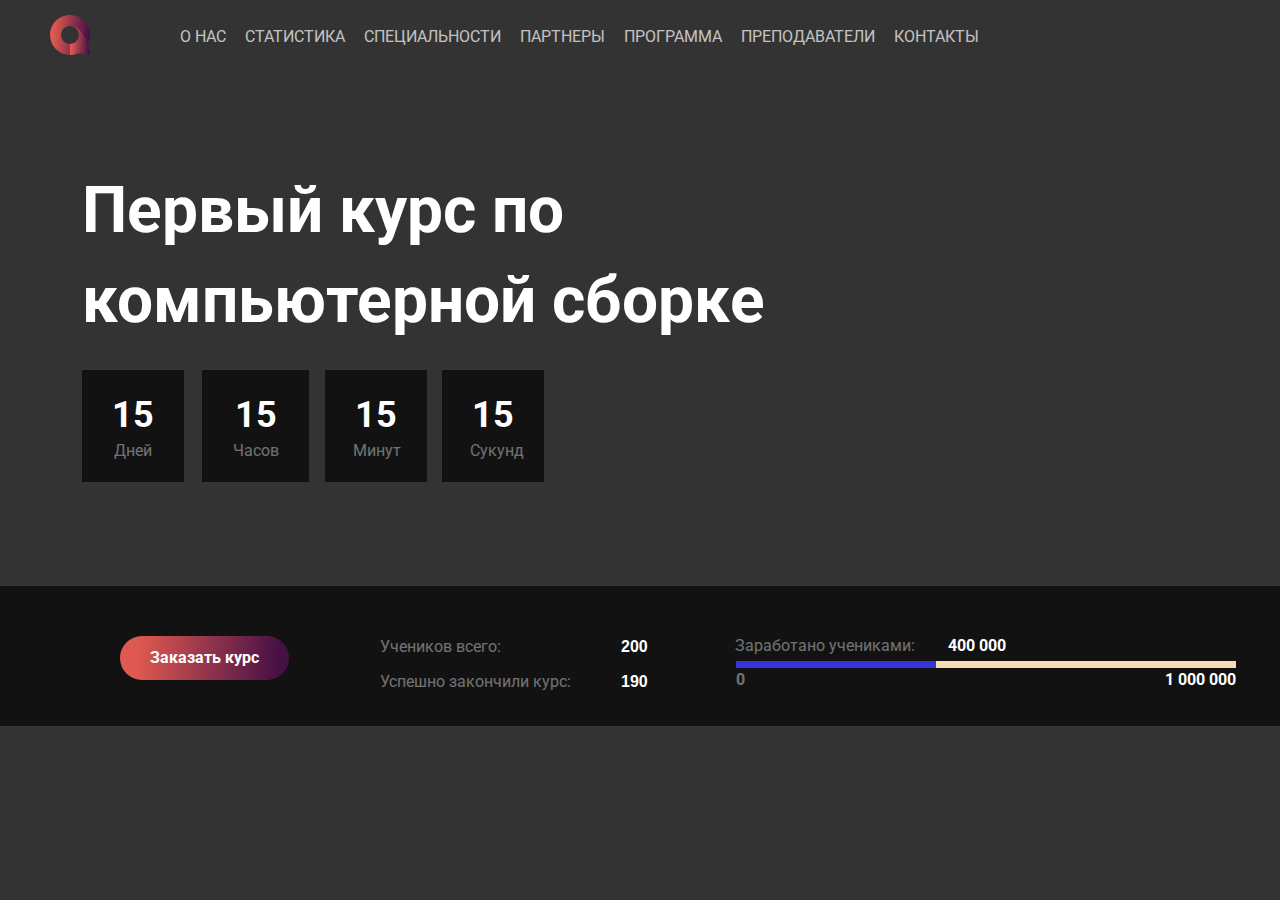
==== FigmaGamers/index.html @ 971aa468 "new2" ====
<!DOCTYPE html>
<html lang="en">
<head>
    <link href="index.css" rel="stylesheet">
    <title>GameClub</title>
</head>
<body>
    <header>
        <div class="links">

                <svg class="img_logo" width="40" height="40">
                    <g clip-path="url(#clip0_10103:6)">
                    <path d="M39.9023 37.3864L38.2047 31.3961C37.8701 30.2157 37.9309 28.9531 38.4116 27.8244C39.5251 25.2111 40.097 22.3149 39.9875 19.2726C39.6103 8.70976 30.9276 0.19135 20.3617 0.00272783C9.0292 -0.198063 -0.198063 9.0292 0.00272783 20.3617C0.19135 30.9276 8.70976 39.6103 19.2695 39.9875C21.9285 40.0818 24.4749 39.6559 26.8205 38.8041C28.6885 38.1256 30.7177 38.01 32.6282 38.5546L37.3803 39.9054C38.9166 40.3435 40.3374 38.9227 39.9023 37.3864ZM11.0645 19.9997C11.0645 15.0651 15.0651 11.0645 19.9997 11.0645C24.9343 11.0645 28.9349 15.0651 28.9349 19.9997C28.9349 24.9343 24.9343 28.9349 19.9997 28.9349C15.0651 28.9349 11.0645 24.9343 11.0645 19.9997Z" fill="url(#paint0_linear_10103:6)"/>
                    <path d="M37.8917 29.0203C37.8917 29.0203 37.8217 28.7982 37.6848 28.4027C36.62 25.3848 31.442 12.3181 21.2047 11.1499C25.5704 11.7371 28.9352 15.476 28.9352 19.9999C28.9352 24.9345 24.9346 28.9351 20 28.9351V39.9969C22.3943 39.9969 24.6912 39.5801 26.8208 38.8073C28.6888 38.1289 30.718 38.0133 32.6285 38.5579L37.3806 39.9086C38.917 40.3437 40.3377 38.926 39.9027 37.3866L38.2051 31.3963C38.0043 30.6936 37.9495 29.9573 38.0377 29.2424L37.8917 29.0203Z" fill="url(#paint1_linear_10103:6)"/>
                    </g>
                    <defs>
                    <linearGradient id="paint0_linear_10103:6" x1="4.85174" y1="-0.000474682" x2="40.3752" y2="2.96995" gradientUnits="userSpaceOnUse">
                    <stop stop-color="#DF5950"/>
                    <stop offset="1" stop-color="#451046"/>
                    </linearGradient>
                    <linearGradient id="paint1_linear_10103:6" x1="22.4239" y1="11.1499" x2="40.2336" y2="12.1815" gradientUnits="userSpaceOnUse">
                    <stop stop-color="#DF5950"/>
                    <stop offset="1" stop-color="#451046"/>
                    </linearGradient>
                    <clipPath id="clip0_10103:6">
                    <rect width="40" height="40" fill="white"/>
                    </clipPath>
                    </defs>
                    </svg>

                        <nav class="nav">
                            <a class="a_header" href="#">о нас</a>
                            <a class="a_header" href="#">статистика</a>
                            <a class="a_header" href="#">специальности</a>
                            <a class="a_header" href="#">партнеры</a>
                            <a class="a_header" href="#">программа</a>
                            <a class="a_header" href="#">преподаватели</a>
                            <a class="a_header" href="#">контакты</a>
                        </nav>
        </div>

        <div class="main_logo_text">
            <p>
                Первый курс 
                по компьютерной сборке
            </p>
        </div>

        <div class="date_header">
                <div class="date1">
                    <p class="number">
                        15
                    </p>
                    <p class="under_date">
                        Дней
                    </p>
                </div>
                <div class="date2">
                    <p class="number">
                        15
                    </p>
                    <p class="under_date">
                        Часов
                    </p>
                </div>
                <div class="date3">
                    <p class="number">
                        15
                    </p>
                    <p class="under_date">
                        Минут
                    </p>
                </div>
                <div class="date4">
                    <p class="number">
                        15
                    </p>
                    <p class="under_date">
                        Сукунд
                    </p>
                </div>

        </div>

        <div class="under_header">
            <button type="button" class="buy_cours">Заказать курс</button>
                <div class="contestants">
                    <div class="contestants_block">
                        <div class="contestants_line1">
                            Учеников всего:
                        </div>
                        <div class="contestants_line2">
                            Успешно закончили курс:
                        </div>
                    </div>
                    <div class="contestants_block">
                        <div class="number_line1">
                            200
                        </div>
                        <div class="number_line2">
                            190
                        </div>
                    </div>
                 </div>

                 <div class="money_line">

                     <div class="earn_of_contestnts">
                         Заработано учениками:
                     </div>
                     <div class="number_earn_of_contestnts">
                         400 000
                     </div>

                     <div class="line_of_money">
                         <div class="line_of_money_with_color"></div>
                        <span class="under_money_line">0</span> 
                        <span class="under_money_line2">1 000 000</span>
                     </div>

                 </div>
        </div>
    </header>
    
</body>
</html>
---- FigmaGamers/index.css ----
@import url('https://fonts.googleapis.com/css2?family=Roboto:ital,wght@0,100;0,300;0,400;0,500;0,700;1,100;1,300;1,400;1,500;1,700&display=swap');

*:where(:not(iframe, canvas, img, svg, video):not(svg *, symbol *)) {
   all: unset;
   display: revert;
}

/* Preferred box-sizing value */
*,
*::before,
*::after {
   box-sizing: border-box;
}

/* Remove list styles (bullets/numbers) */
ol, ul {
   list-style: none;
}

/* For images to not be able to exceed their container */
img {
   max-width: 100%;
}

/* removes spacing between cells in tables */
table {
   border-collapse: collapse;
}

/* revert the 'white-space' property for textarea elements on Safari */
textarea {
   white-space: revert;
}





body{
    background-color: #333333;
}

header{
    background-image: url(main-screen__bgc.png);
    background-size: contain;
    background-repeat: no-repeat;
    max-width: 100%;
	height: 750px;
    margin-top: 0px;
}

.link{
    display: flex;
   
}

.nav{
    margin-left: 165px;
    stroke-width: 5px;
    cursor: pointer;
    text-transform: uppercase;
    font-family: Roboto;
    font-style: normal;
    font-weight: normal;
    font-size: 16px;
    color: white;
    margin-top: -32px;
    
    
}

.a_header{
    margin-left: 15px;
    opacity: 0.7;
    transition: 0.2s linear;
}

.a_header:hover{
    opacity: 1;
    border-bottom: 1px solid rgb(255, 255, 255);
}

.img_logo{
    margin-left: 50px;
    margin-top: 15px;
    
}

.main_logo_text{
    width: 920px;
    height: 180px;
    margin-left: 82px;
    margin-top: 120px;
    font-family: Roboto;
    font-style: normal;
    font-weight: bold;
    font-size: 64px;
    line-height: 140%;
    color: white;
}

.date1, .date2, .date3, .date4{
    display: flex;
    flex-direction: column;
    justify-content: center;
    align-items: center;
    padding: 20px 30px;
    position: absolute;
    width: 102px;
    height: 112px;
    left: 82px;
    top: 370px;
    background: #121212;
    height: 112px;
    left: 82px;
    top: 370px;
}

.date2{
    width: 107px;
    height: 112px;
    left: 202px;         
}

.date3{
    width: 102px;
    height: 112px;
    left: 325px;
}

.date4{
    width: 102px;
    height: 112px;
    left: 442px;
}

.number{
    position: static;
    width: 42px;
    height: 50px;
    left: 32.5px;
    top: 21px;
    font-family: Roboto;
    font-style: normal;
    font-weight: bold;
    font-size: 36px;
    line-height: 140%;
    color: #FFFFFF;
    flex: none;
    order: 0;
    flex-grow: 0;
    margin: 0px 0px;
}

.under_date{
    position: static;
    width: 47px;
    height: 22px;
    left: 20px;
    top: 70px;
    font-family: Roboto;
    font-style: normal;
    font-weight: normal;
    font-size: 16px;
    line-height: 140%;
    text-align: center;
    color: #FFFFFF;  
    opacity: 0.4;
    flex: none;
    order: 1;
    flex-grow: 0;
    margin: 0px 0px;
}

.under_header{
    background-color: #121212;
    width: 100%;
    height: 140px;
    margin-top: 240px;
    color: white;
    
}


.buy_cours{
    font-family: Roboto, sans-serif;
    font-style: normal;
    font-weight: bold;
    font-size: 16px;
    line-height: 150%;

    cursor: pointer;
    display: flex;
    flex-direction: row;
    justify-content: center;
    align-items: center;
    padding: 10px 30px;
    position: absolute;
    width: 169px;
    height: 44px;
    margin-left: 120px;
    margin-top: 50px;
    background: linear-gradient(94.78deg, #DF5950 11.19%, #451046 93.72%);
    border-radius: 50px;

    transition:  0.2s ease-in;
    /* transition doen't work*/
}

.buy_cours:hover{
    background: linear-gradient(94.78deg, #df5a50b9 11.19%, #451046b6 93.72%);

}

.contestants{
    display: flex;
    margin-left: 330px;
    width: 350px;
    padding-top: 49px;
   


}

.contestants_line1{
    margin-bottom: 11px;

}

.contestants_block{
    margin-bottom: 150px;
    margin-left: 50px; /*50*/
}

.number_line1{
    margin-bottom: 11px;

}
.contestants_line1, .contestants_line2{
    font-family: Roboto, sans-serif;
    font-style: normal;
    font-weight: normal;
    font-size: 16px;
    color: #FFFFFF;
    opacity: 0.4;
    line-height: 150%;
}

.number_line1, .number_line2{
    font-family: Robot, sans-serif;
    font-style: normal;
    font-weight: bold;
    font-size: 16px;
    line-height: 150%;
}

.money_line{
    display: flex;
    margin-left: 735px;
    margin-top: -210px;
    width: 605px;

}

.earn_of_contestnts{
    left: 894px;
    top: 865px;
    font-family: Roboto;
    font-style: normal;
    font-weight: normal;
    font-size: 16px;
    line-height: 150%;
    color: #FFFFFF;
    opacity: .4;
}

.number_earn_of_contestnts{
    margin-left: 33px;
    font-family: Roboto;
    font-style: normal;
    font-weight: bold;
    font-size: 16px;
    line-height: 150%;
    color: #FFFFFF;
}

.line_of_money{
    margin-top: 27px;
    margin-left: -270px;
    background-color: wheat;
    width: 500px;
    height: 7px;
}

.line_of_money_with_color{
    width: 200px;
    height: 7px;
    background-color: linear-gradient(94.78deg, #DF5950 11.19%, #451046 93.72%);  /* не работает*/
    background-color: rgb(53, 53, 219);
}

.under_money_line{
    margin-top: 2px;
    font-family: Roboto;
    font-style: normal;
    font-weight: bold;
    font-size: 16px;
    line-height: 150%;
    color: #FFFFFF;
    opacity: .4;
}
.under_money_line2{
    margin-left: 416px;
    margin-top: 0px;
    font-family: Roboto;
    font-style: normal;
    font-weight: bold;
    font-size: 16px;
    line-height: 150%;
    color: #FFFFFF;
}
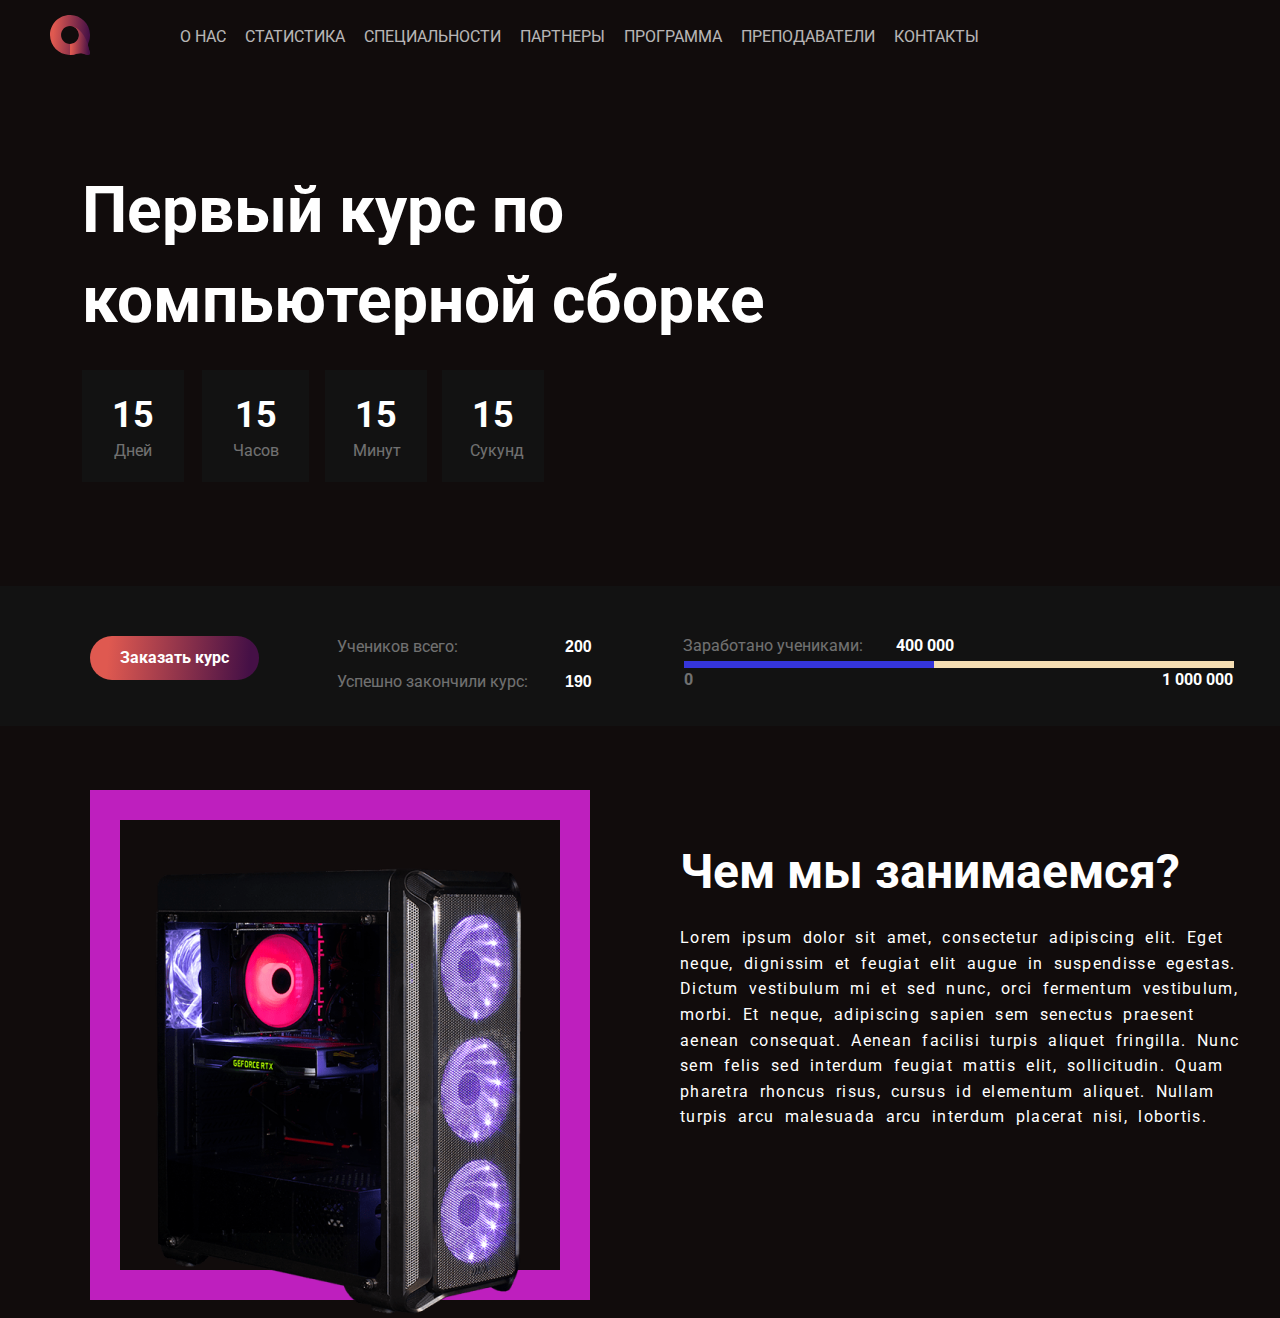
==== commit 66c86b56: "NewBlock" ====
--- a/FigmaGamers/index.html
+++ b/FigmaGamers/index.html
@@ -122,5 +122,17 @@
         </div>
     </header>
     
+    <div class="under_money_line_block">
+        <div class="square"></div>
+        <img class="computer" src="../FigmaGamers/img/computer.png" alt="computer">
+        <div class="computer_text">
+            <h1 class="computer_text_main">
+                Чем мы занимаемся?
+            </h1>
+            <p class="computer_text_second">
+                Lorem ipsum dolor sit amet, consectetur adipiscing elit. Eget neque, dignissim et feugiat elit augue in suspendisse egestas. Dictum vestibulum mi et sed nunc, orci fermentum vestibulum, morbi. Et neque, adipiscing sapien sem senectus praesent aenean consequat. Aenean facilisi turpis aliquet fringilla. Nunc sem felis sed interdum feugiat mattis elit, sollicitudin. Quam pharetra rhoncus risus, cursus id elementum aliquet. Nullam turpis arcu malesuada arcu interdum placerat nisi, lobortis. 
+            </p>
+        </div>
+    </div>
 </body>
 </html>--- a/FigmaGamers/index.css
+++ b/FigmaGamers/index.css
@@ -37,7 +37,7 @@
 
 
 body{
-    background-color: #333333;
+    background-color: #110c0c;
 }
 
 header{
@@ -198,7 +198,7 @@
     position: absolute;
     width: 169px;
     height: 44px;
-    margin-left: 120px;
+    margin-left: 90px;
     margin-top: 50px;
     background: linear-gradient(94.78deg, #DF5950 11.19%, #451046 93.72%);
     border-radius: 50px;
@@ -214,7 +214,7 @@
 
 .contestants{
     display: flex;
-    margin-left: 330px;
+    margin-left: 300px;
     width: 350px;
     padding-top: 49px;
    
@@ -229,7 +229,7 @@
 
 .contestants_block{
     margin-bottom: 150px;
-    margin-left: 50px; /*50*/
+    margin-left: 37px; /*50*/
 }
 
 .number_line1{
@@ -256,7 +256,7 @@
 
 .money_line{
     display: flex;
-    margin-left: 735px;
+    margin-left: 683px;
     margin-top: -210px;
     width: 605px;
 
@@ -288,12 +288,12 @@
     margin-top: 27px;
     margin-left: -270px;
     background-color: wheat;
-    width: 500px;
+    width: 550px;
     height: 7px;
 }
 
 .line_of_money_with_color{
-    width: 200px;
+    width: 250px;
     height: 7px;
     background-color: linear-gradient(94.78deg, #DF5950 11.19%, #451046 93.72%);  /* не работает*/
     background-color: rgb(53, 53, 219);
@@ -309,8 +309,9 @@
     color: #FFFFFF;
     opacity: .4;
 }
+
 .under_money_line2{
-    margin-left: 416px;
+    margin-left: 465px;
     margin-top: 0px;
     font-family: Roboto;
     font-style: normal;
@@ -318,4 +319,48 @@
     font-size: 16px;
     line-height: 150%;
     color: #FFFFFF;
+}
+
+.square{
+    margin-top: 40px;
+    margin-left: 90px;
+    width: 500px;
+    height: 510px;
+    background-color:   none;
+    border-radius: 0px;
+    border-width: 30px;
+    border-style: solid;
+    border-color: linear-gradient( rgba(200, 154, 252, 1), rgba(124, 106, 250, 1)); /*не рабоатет*/
+    border-color: rgb(190, 31, 190);
+}
+
+.computer{
+    margin-top: -450px;
+    margin-left: 115px;
+}
+
+.computer_text{
+    margin-left: 680px;
+    margin-top: -480px;
+    width: 650px;
+    font-family: Roboto;
+    font-style: normal;
+    font-weight: bold;
+    font-size: 48px;
+    line-height: 140%;
+    color: #FFFFFF;
+}
+
+.computer_text_second{
+    word-spacing: 5px;
+    letter-spacing: 1.3px;
+    width: 570px;
+    margin-left: 0px;
+    margin-top: 20px;
+    font-family: Roboto;
+    font-style: normal;
+    font-weight: normal;
+    font-size: 16px;
+    line-height: 160%;
+    color: #FFFFFF;
 }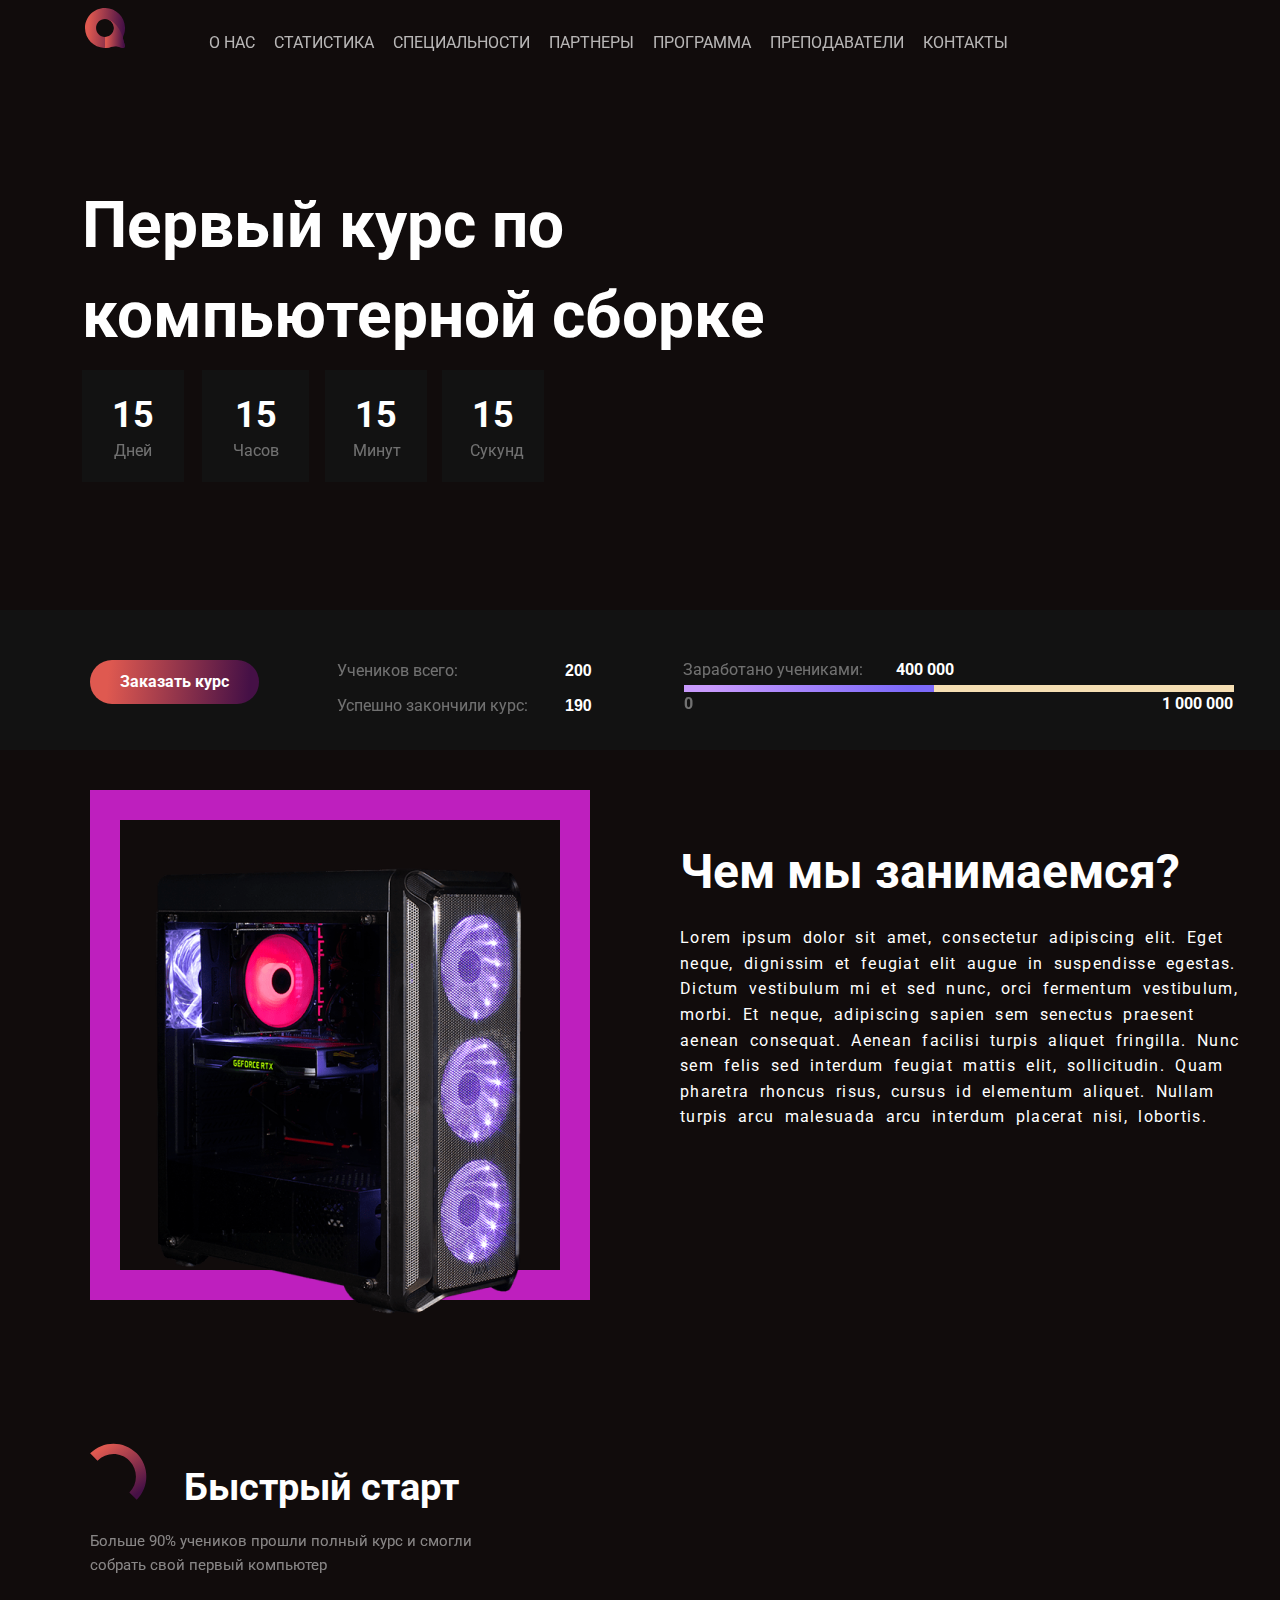
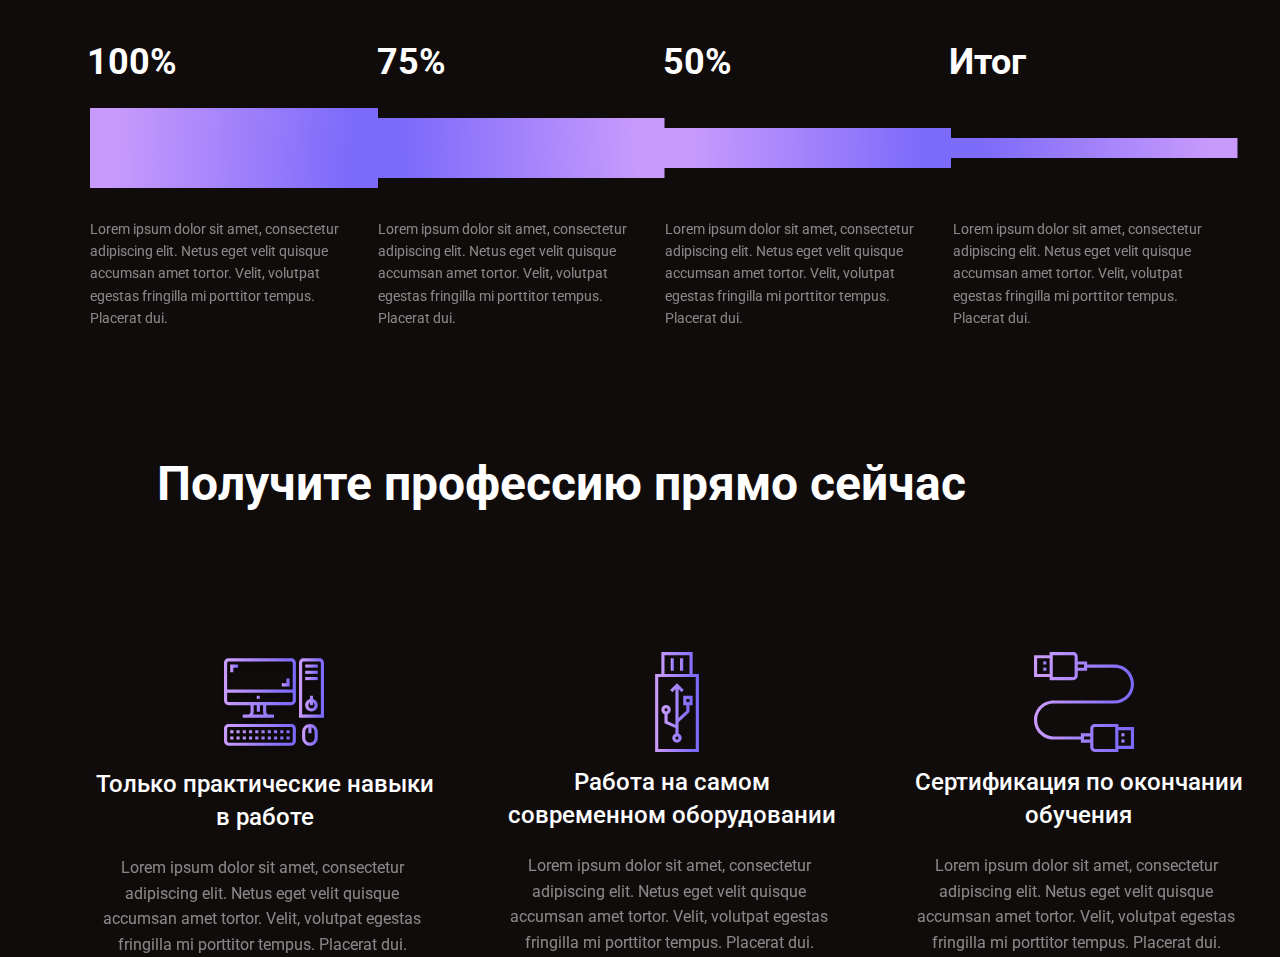
==== commit 55d4ca9c: "NewBlock" ====
--- a/FigmaGamers/index.html
+++ b/FigmaGamers/index.html
@@ -8,28 +8,28 @@
     <header>
         <div class="links">
 
-                <svg class="img_logo" width="40" height="40">
-                    <g clip-path="url(#clip0_10103:6)">
-                    <path d="M39.9023 37.3864L38.2047 31.3961C37.8701 30.2157 37.9309 28.9531 38.4116 27.8244C39.5251 25.2111 40.097 22.3149 39.9875 19.2726C39.6103 8.70976 30.9276 0.19135 20.3617 0.00272783C9.0292 -0.198063 -0.198063 9.0292 0.00272783 20.3617C0.19135 30.9276 8.70976 39.6103 19.2695 39.9875C21.9285 40.0818 24.4749 39.6559 26.8205 38.8041C28.6885 38.1256 30.7177 38.01 32.6282 38.5546L37.3803 39.9054C38.9166 40.3435 40.3374 38.9227 39.9023 37.3864ZM11.0645 19.9997C11.0645 15.0651 15.0651 11.0645 19.9997 11.0645C24.9343 11.0645 28.9349 15.0651 28.9349 19.9997C28.9349 24.9343 24.9343 28.9349 19.9997 28.9349C15.0651 28.9349 11.0645 24.9343 11.0645 19.9997Z" fill="url(#paint0_linear_10103:6)"/>
-                    <path d="M37.8917 29.0203C37.8917 29.0203 37.8217 28.7982 37.6848 28.4027C36.62 25.3848 31.442 12.3181 21.2047 11.1499C25.5704 11.7371 28.9352 15.476 28.9352 19.9999C28.9352 24.9345 24.9346 28.9351 20 28.9351V39.9969C22.3943 39.9969 24.6912 39.5801 26.8208 38.8073C28.6888 38.1289 30.718 38.0133 32.6285 38.5579L37.3806 39.9086C38.917 40.3437 40.3377 38.926 39.9027 37.3866L38.2051 31.3963C38.0043 30.6936 37.9495 29.9573 38.0377 29.2424L37.8917 29.0203Z" fill="url(#paint1_linear_10103:6)"/>
-                    </g>
-                    <defs>
-                    <linearGradient id="paint0_linear_10103:6" x1="4.85174" y1="-0.000474682" x2="40.3752" y2="2.96995" gradientUnits="userSpaceOnUse">
-                    <stop stop-color="#DF5950"/>
-                    <stop offset="1" stop-color="#451046"/>
-                    </linearGradient>
-                    <linearGradient id="paint1_linear_10103:6" x1="22.4239" y1="11.1499" x2="40.2336" y2="12.1815" gradientUnits="userSpaceOnUse">
-                    <stop stop-color="#DF5950"/>
-                    <stop offset="1" stop-color="#451046"/>
-                    </linearGradient>
-                    <clipPath id="clip0_10103:6">
-                    <rect width="40" height="40" fill="white"/>
-                    </clipPath>
-                    </defs>
-                    </svg>
-
-                        <nav class="nav">
-                            <a class="a_header" href="#">о нас</a>
+            
+            <nav class="nav">
+                            <svg class="img_logo" width="40" height="40">
+                                <g clip-path="url(#clip0_10103:6)">
+                                <path d="M39.9023 37.3864L38.2047 31.3961C37.8701 30.2157 37.9309 28.9531 38.4116 27.8244C39.5251 25.2111 40.097 22.3149 39.9875 19.2726C39.6103 8.70976 30.9276 0.19135 20.3617 0.00272783C9.0292 -0.198063 -0.198063 9.0292 0.00272783 20.3617C0.19135 30.9276 8.70976 39.6103 19.2695 39.9875C21.9285 40.0818 24.4749 39.6559 26.8205 38.8041C28.6885 38.1256 30.7177 38.01 32.6282 38.5546L37.3803 39.9054C38.9166 40.3435 40.3374 38.9227 39.9023 37.3864ZM11.0645 19.9997C11.0645 15.0651 15.0651 11.0645 19.9997 11.0645C24.9343 11.0645 28.9349 15.0651 28.9349 19.9997C28.9349 24.9343 24.9343 28.9349 19.9997 28.9349C15.0651 28.9349 11.0645 24.9343 11.0645 19.9997Z" fill="url(#paint0_linear_10103:6)"/>
+                                <path d="M37.8917 29.0203C37.8917 29.0203 37.8217 28.7982 37.6848 28.4027C36.62 25.3848 31.442 12.3181 21.2047 11.1499C25.5704 11.7371 28.9352 15.476 28.9352 19.9999C28.9352 24.9345 24.9346 28.9351 20 28.9351V39.9969C22.3943 39.9969 24.6912 39.5801 26.8208 38.8073C28.6888 38.1289 30.718 38.0133 32.6285 38.5579L37.3806 39.9086C38.917 40.3437 40.3377 38.926 39.9027 37.3866L38.2051 31.3963C38.0043 30.6936 37.9495 29.9573 38.0377 29.2424L37.8917 29.0203Z" fill="url(#paint1_linear_10103:6)"/>
+                                </g>
+                                <defs>
+                                <linearGradient id="paint0_linear_10103:6" x1="4.85174" y1="-0.000474682" x2="40.3752" y2="2.96995" gradientUnits="userSpaceOnUse">
+                                <stop stop-color="#DF5950"/>
+                                <stop offset="1" stop-color="#451046"/>
+                                </linearGradient>
+                                <linearGradient id="paint1_linear_10103:6" x1="22.4239" y1="11.1499" x2="40.2336" y2="12.1815" gradientUnits="userSpaceOnUse">
+                                <stop stop-color="#DF5950"/>
+                                <stop offset="1" stop-color="#451046"/>
+                                </linearGradient>
+                                <clipPath id="clip0_10103:6">
+                                <rect width="40" height="40" fill="white"/>
+                                </clipPath>
+                                </defs>
+                            </svg>
+                            <a class="a_header1" href="#">о нас</a>
                             <a class="a_header" href="#">статистика</a>
                             <a class="a_header" href="#">специальности</a>
                             <a class="a_header" href="#">партнеры</a>
@@ -44,42 +44,40 @@
                 Первый курс 
                 по компьютерной сборке
             </p>
-        </div>
-
-        <div class="date_header">
-                <div class="date1">
-                    <p class="number">
-                        15
-                    </p>
-                    <p class="under_date">
-                        Дней
-                    </p>
+                <div class="date_header">
+                        <div class="date1">
+                            <p class="number">
+                                15
+                            </p>
+                            <p class="under_date">
+                                Дней
+                            </p>
+                        </div>
+                        <div class="date2">
+                            <p class="number">
+                                15
+                            </p>
+                            <p class="under_date">
+                                Часов
+                            </p>
+                        </div>
+                        <div class="date3">
+                            <p class="number">
+                                15
+                            </p>
+                            <p class="under_date">
+                                Минут
+                            </p>
+                        </div>
+                        <div class="date4">
+                            <p class="number">
+                                15
+                            </p>
+                            <p class="under_date">
+                                Сукунд
+                            </p>
+                        </div>
                 </div>
-                <div class="date2">
-                    <p class="number">
-                        15
-                    </p>
-                    <p class="under_date">
-                        Часов
-                    </p>
-                </div>
-                <div class="date3">
-                    <p class="number">
-                        15
-                    </p>
-                    <p class="under_date">
-                        Минут
-                    </p>
-                </div>
-                <div class="date4">
-                    <p class="number">
-                        15
-                    </p>
-                    <p class="under_date">
-                        Сукунд
-                    </p>
-                </div>
-
         </div>
 
         <div class="under_header">
@@ -134,5 +132,260 @@
             </p>
         </div>
     </div>
+
+    <div class="under_computer_block">
+        <div class="under_computer_logo">
+            <svg width="70" height="70" viewBox="0 0 96 96" fill="none" xmlns="http://www.w3.org/2000/svg">
+                <path fill-rule="evenodd" clip-rule="evenodd" d="M53.9901 42.0097C41.9254 29.945 22.3647 29.945 10.3 42.0097L0.217663 31.9273C17.8507 14.2944 46.4394 14.2944 64.0724 31.9273C81.7054 49.5603 81.7054 78.149 64.0724 95.782L53.9901 85.6997C66.0547 73.635 66.0547 54.0743 53.9901 42.0097Z" fill="url(#paint0_linear_10091:102)"/>
+                <defs>
+                <linearGradient id="paint0_linear_10091:102" x1="39.8907" y1="7.74569" x2="86.1505" y2="72.5852" gradientUnits="userSpaceOnUse">
+                <stop stop-color="#DF5950"/>
+                <stop offset="1" stop-color="#451046"/>
+                </linearGradient>
+                </defs>
+                </svg>        
+            <span class="text_near_the_logog_under_computer_block">
+                Быстрый старт
+            </span>
+            <div class="under_computer_logo_text">
+                Больше 90% учеников прошли полный курс и смогли собрать свой первый компьютер
+            </div>
+        </div>
+<!--
+        <div class="line_of_progress">
+            <div class="first_block_of_progress">
+                <div class="percent_of_progress">
+                    100%
+                </div>
+                <p class="photo1_of_progress"></p>
+                <p class="discription_under_the_photo">
+                    Lorem ipsum dolor sit amet, consectetur adipiscing elit. Netus eget velit quisque accumsan amet tortor. Velit, volutpat egestas fringilla mi porttitor tempus. Placerat dui.
+                </p>
+            </div>
+        </div>
+        <div class="line_of_progress">
+            <div class="second_block_of_progress">
+                <div class="percent_of_progress">
+                    75%
+                </div>
+                <p class="photo2_of_progress"></p>
+                <p class="discription_under_the_photo">
+                    Lorem ipsum dolor sit amet, consectetur adipiscing elit. Netus eget velit quisque accumsan amet tortor. Velit, volutpat egestas fringilla mi porttitor tempus. Placerat dui.
+                </p>
+            </div>
+        </div>
+        
+    -->
+    
+        <span class="percent">
+            <p class="first_precent">100%</p>
+            <p class="second_precent">75% </p>
+            <p class="third_precent">50%</p>
+            <p class="third_precent">Итог</p>
+        </span>
+        
+        <div class="photo_of_progress">
+            <div class="first_photo"></div>
+            <div class="second_photo"></div>
+            <div class="third_photo"></div>
+            <div class="fourth_photo"></div>
+        </div>
+
+        <span class="text_under_progress_photo">
+            <p class="text_under_progress_photo__">Lorem ipsum dolor sit amet, consectetur adipiscing elit. Netus eget velit quisque accumsan amet tortor. Velit, volutpat egestas fringilla mi porttitor tempus. Placerat dui.    
+            </p>
+            <p class="text_under_progress_photo__p">Lorem ipsum dolor sit amet, consectetur adipiscing elit. Netus eget velit quisque accumsan amet tortor. Velit, volutpat egestas fringilla mi porttitor tempus. Placerat dui. 
+            </p>
+            <p class="text_under_progress_photo__p">Lorem ipsum dolor sit amet, consectetur adipiscing elit. Netus eget velit quisque accumsan amet tortor. Velit, volutpat egestas fringilla mi porttitor tempus. Placerat dui.
+            </p>
+            <p class="text_under_progress_photo__p">Lorem ipsum dolor sit amet, consectetur adipiscing elit. Netus eget velit quisque accumsan amet tortor. Velit, volutpat egestas fringilla mi porttitor tempus. Placerat dui.
+            </p>
+        </span>
+
+    </div>  
+
+    <h2 class="main_text_about_feature_profession">
+        Получите профессию прямо сейчас
+    </h2>
+
+    <div class="get_profession_now">
+        <div class="first_type_of_profession">
+            <div class="computer1_svg">
+                <svg width="108" height="102" viewBox="0 0 108 102" fill="none" xmlns="http://www.w3.org/2000/svg">
+                    <g filter="url(#filter0_d_10112:2)">
+                    <path d="M13.375 20.3125H10.25V12.5H18.0625V15.625H13.375V20.3125Z" fill="url(#paint0_linear_10112:2)"/>
+                    <path d="M69.625 81.25H66.5V78.125H69.625V81.25ZM63.375 81.25H60.25V78.125H63.375V81.25ZM57.125 81.25H54V78.125H57.125V81.25ZM50.875 81.25H47.75V78.125H50.875V81.25ZM44.625 81.25H41.5V78.125H44.625V81.25ZM38.375 81.25H35.25V78.125H38.375V81.25ZM32.125 81.25H29V78.125H32.125V81.25ZM25.875 81.25H22.75V78.125H25.875V81.25ZM19.625 81.25H16.5V78.125H19.625V81.25ZM13.375 81.25H10.25V78.125H13.375V81.25Z" fill="url(#paint1_linear_10112:2)"/>
+                    <path d="M69.625 87.5H66.5V84.375H69.625V87.5ZM63.375 87.5H60.25V84.375H63.375V87.5ZM57.125 87.5H54V84.375H57.125V87.5ZM50.875 87.5H47.75V84.375H50.875V87.5ZM44.625 87.5H41.5V84.375H44.625V87.5ZM38.375 87.5H35.25V84.375H38.375V87.5ZM32.125 87.5H29V84.375H32.125V87.5ZM25.875 87.5H22.75V84.375H25.875V87.5ZM19.625 87.5H16.5V84.375H19.625V87.5ZM13.375 87.5H10.25V84.375H13.375V87.5Z" fill="url(#paint2_linear_10112:2)"/>
+                    <path d="M85.25 12.5H97.75V15.625H85.25V12.5Z" fill="url(#paint3_linear_10112:2)"/>
+                    <path d="M85.25 18.75H97.75V21.875H85.25V18.75Z" fill="url(#paint4_linear_10112:2)"/>
+                    <path d="M85.25 25H97.75V28.125H85.25V25Z" fill="url(#paint5_linear_10112:2)"/>
+                    <path d="M69.625 34.375H61.8125V31.25H66.5V26.5625H69.625V34.375Z" fill="url(#paint6_linear_10112:2)"/>
+                    <path d="M99.3125 6.25H83.6875C81.0988 6.25 79 8.34885 79 10.9375V65.625H104V10.9375C104 8.34885 101.901 6.25 99.3125 6.25ZM100.875 62.5H82.125V10.9375C82.125 10.0746 82.8246 9.375 83.6875 9.375H99.3125C100.175 9.375 100.875 10.0746 100.875 10.9375V62.5Z" fill="url(#paint7_linear_10112:2)"/>
+                    <path d="M71.1875 71.875H8.6875C6.09885 71.875 4 73.9738 4 76.5625V89.0625C4 91.6512 6.09885 93.75 8.6875 93.75H71.1875C73.7762 93.75 75.875 91.6512 75.875 89.0625V76.5625C75.875 73.9738 73.7762 71.875 71.1875 71.875ZM72.75 89.0625C72.75 89.9254 72.0504 90.625 71.1875 90.625H8.6875C7.82462 90.625 7.125 89.9254 7.125 89.0625V76.5625C7.125 75.6996 7.82462 75 8.6875 75H71.1875C72.0504 75 72.75 75.6996 72.75 76.5625V89.0625Z" fill="url(#paint8_linear_10112:2)"/>
+                    <path d="M89.9375 71.875C85.6246 71.8803 82.1303 75.3746 82.125 79.6875V85.9375C82.125 90.2519 85.6231 93.75 89.9375 93.75C94.2519 93.75 97.75 90.2519 97.75 85.9375V79.6875C97.7447 75.3746 94.2504 71.8803 89.9375 71.875ZM94.625 85.9375C94.625 88.5262 92.5262 90.625 89.9375 90.625C87.3488 90.625 85.25 88.5262 85.25 85.9375V79.6875C85.2584 77.7084 86.5089 75.9476 88.375 75.2876V81.25H91.5V75.2876C93.3661 75.9476 94.6166 77.7084 94.625 79.6875V85.9375Z" fill="url(#paint9_linear_10112:2)"/>
+                    <path d="M71.1875 6.25H8.6875C6.09885 6.25 4 8.34885 4 10.9375V48.4375C4 51.0262 6.09885 53.125 8.6875 53.125H30.5625V59.6359C30.561 61.2167 29.2792 62.4985 27.6984 62.5H22.75V65.625H54V62.5H49.0516C47.4708 62.4985 46.189 61.2167 46.1875 59.6359V53.125H71.1875C73.7762 53.125 75.875 51.0262 75.875 48.4375V10.9375C75.875 8.34885 73.7762 6.25 71.1875 6.25ZM32.9566 62.5C33.4373 61.6219 33.689 60.6369 33.6875 59.6359V53.125H36.8125V59.7656H39.9375V53.125H43.0625V59.6359C43.061 60.6369 43.3127 61.6219 43.7934 62.5H32.9566ZM72.75 48.4375C72.75 49.3004 72.0504 50 71.1875 50H8.6875C7.82462 50 7.125 49.3004 7.125 48.4375V40.625H72.75V48.4375ZM72.75 37.5H7.125V10.9375C7.125 10.0746 7.82462 9.375 8.6875 9.375H71.1875C72.0504 9.375 72.75 10.0746 72.75 10.9375V37.5Z" fill="url(#paint10_linear_10112:2)"/>
+                    <path d="M93.0622 47.097V43.75H89.9372V47.097C86.8901 47.8836 84.9026 50.8141 85.2993 53.936C85.6961 57.058 88.3526 59.3987 91.4997 59.3987C94.6469 59.3987 97.3034 57.058 97.7001 53.936C98.0969 50.8141 96.1094 47.8836 93.0622 47.097ZM91.4997 56.25C90.0875 56.2538 88.8493 55.307 88.4831 53.9429C88.1169 52.5787 88.7135 51.1391 89.9372 50.4341V53.125H93.0622V50.4341C94.286 51.1391 94.8826 52.5787 94.5164 53.9429C94.1502 55.307 92.9119 56.2538 91.4997 56.25Z" fill="url(#paint11_linear_10112:2)"/>
+                    <path d="M36.8125 43.75H39.9375V46.875H36.8125V43.75Z" fill="url(#paint12_linear_10112:2)"/>
+                    </g>
+                    <defs>
+                    <filter id="filter0_d_10112:2" x="0" y="0" width="108" height="108" filterUnits="userSpaceOnUse" color-interpolation-filters="sRGB">
+                    <feFlood flood-opacity="0" result="BackgroundImageFix"/>
+                    <feColorMatrix in="SourceAlpha" type="matrix" values="0 0 0 0 0 0 0 0 0 0 0 0 0 0 0 0 0 0 127 0" result="hardAlpha"/>
+                    <feOffset dy="4"/>
+                    <feGaussianBlur stdDeviation="2"/>
+                    <feComposite in2="hardAlpha" operator="out"/>
+                    <feColorMatrix type="matrix" values="0 0 0 0 0 0 0 0 0 0 0 0 0 0 0 0 0 0 0.25 0"/>
+                    <feBlend mode="normal" in2="BackgroundImageFix" result="effect1_dropShadow_10112:2"/>
+                    <feBlend mode="normal" in="SourceGraphic" in2="effect1_dropShadow_10112:2" result="shape"/>
+                    </filter>
+                    <linearGradient id="paint0_linear_10112:2" x1="11.0485" y1="12.5" x2="17.7873" y2="13.0023" gradientUnits="userSpaceOnUse">
+                    <stop stop-color="#C89AFC"/>
+                    <stop offset="1" stop-color="#7C6AFA"/>
+                    </linearGradient>
+                    <linearGradient id="paint1_linear_10112:2" x1="16.3187" y1="78.125" x2="33.4528" y2="102.391" gradientUnits="userSpaceOnUse">
+                    <stop stop-color="#C89AFC"/>
+                    <stop offset="1" stop-color="#7C6AFA"/>
+                    </linearGradient>
+                    <linearGradient id="paint2_linear_10112:2" x1="16.3187" y1="84.375" x2="33.4528" y2="108.641" gradientUnits="userSpaceOnUse">
+                    <stop stop-color="#C89AFC"/>
+                    <stop offset="1" stop-color="#7C6AFA"/>
+                    </linearGradient>
+                    <linearGradient id="paint3_linear_10112:2" x1="86.5276" y1="12.5" x2="96.4845" y2="15.4686" gradientUnits="userSpaceOnUse">
+                    <stop stop-color="#C89AFC"/>
+                    <stop offset="1" stop-color="#7C6AFA"/>
+                    </linearGradient>
+                    <linearGradient id="paint4_linear_10112:2" x1="86.5276" y1="18.75" x2="96.4845" y2="21.7186" gradientUnits="userSpaceOnUse">
+                    <stop stop-color="#C89AFC"/>
+                    <stop offset="1" stop-color="#7C6AFA"/>
+                    </linearGradient>
+                    <linearGradient id="paint5_linear_10112:2" x1="86.5276" y1="25" x2="96.4845" y2="27.9686" gradientUnits="userSpaceOnUse">
+                    <stop stop-color="#C89AFC"/>
+                    <stop offset="1" stop-color="#7C6AFA"/>
+                    </linearGradient>
+                    <linearGradient id="paint6_linear_10112:2" x1="62.611" y1="26.5625" x2="69.3498" y2="27.0648" gradientUnits="userSpaceOnUse">
+                    <stop stop-color="#C89AFC"/>
+                    <stop offset="1" stop-color="#7C6AFA"/>
+                    </linearGradient>
+                    <linearGradient id="paint7_linear_10112:2" x1="81.5552" y1="6.24999" x2="103.218" y2="6.92986" gradientUnits="userSpaceOnUse">
+                    <stop stop-color="#C89AFC"/>
+                    <stop offset="1" stop-color="#7C6AFA"/>
+                    </linearGradient>
+                    <linearGradient id="paint8_linear_10112:2" x1="11.3463" y1="71.875" x2="70.1598" y2="86.279" gradientUnits="userSpaceOnUse">
+                    <stop stop-color="#C89AFC"/>
+                    <stop offset="1" stop-color="#7C6AFA"/>
+                    </linearGradient>
+                    <linearGradient id="paint9_linear_10112:2" x1="83.722" y1="71.875" x2="97.2361" y2="72.5945" gradientUnits="userSpaceOnUse">
+                    <stop stop-color="#C89AFC"/>
+                    <stop offset="1" stop-color="#7C6AFA"/>
+                    </linearGradient>
+                    <linearGradient id="paint10_linear_10112:2" x1="11.3463" y1="6.24999" x2="73.1841" y2="11.8296" gradientUnits="userSpaceOnUse">
+                    <stop stop-color="#C89AFC"/>
+                    <stop offset="1" stop-color="#7C6AFA"/>
+                    </linearGradient>
+                    <linearGradient id="paint11_linear_10112:2" x1="86.5268" y1="43.75" x2="97.3316" y2="44.3934" gradientUnits="userSpaceOnUse">
+                    <stop stop-color="#C89AFC"/>
+                    <stop offset="1" stop-color="#7C6AFA"/>
+                    </linearGradient>
+                    <linearGradient id="paint12_linear_10112:2" x1="37.1319" y1="43.75" x2="39.8274" y2="43.9509" gradientUnits="userSpaceOnUse">
+                    <stop stop-color="#C89AFC"/>
+                    <stop offset="1" stop-color="#7C6AFA"/>
+                    </linearGradient>
+                    </defs>
+                </svg>
+            </div>
+            <p class="main_description1">
+                Только практические
+                навыки в работе
+            </p>
+            <p class="description_of_type_of_work1">
+                Lorem ipsum dolor sit amet, consectetur adipiscing elit. Netus eget velit quisque accumsan amet tortor. Velit, volutpat egestas fringilla mi porttitor tempus. Placerat dui.
+            </p>
+        </div>
+
+        <div class="second_type_of_profession">
+            <div class="computer2_svg">
+                <svg width="100" height="100" viewBox="0 0 100 100" fill="none" xmlns="http://www.w3.org/2000/svg">
+                    <path d="M43.75 6.25H46.875V18.75H43.75V6.25Z" fill="url(#paint0_linear_10112:16)"/>
+                    <path d="M53.125 6.25H56.25V18.75H53.125V6.25Z" fill="url(#paint1_linear_10112:16)"/>
+                    <path d="M65.625 21.875V0H34.375V21.875H28.125V100H71.875V21.875H65.625ZM37.5 3.125H62.5V21.875H37.5V3.125ZM68.75 96.875H31.25V25H68.75V96.875Z" fill="url(#paint2_linear_10112:16)"/>
+                    <path d="M37.4998 62.2124V71.3425L48.4373 76.03V81.5376C46.2851 82.2983 44.9934 84.4994 45.3794 86.7493C45.7655 88.9999 47.7171 90.6441 49.9998 90.6441C52.2825 90.6441 54.2341 88.9999 54.6202 86.7493C55.0062 84.4994 53.7146 82.2983 51.5623 81.5376V70.2126L62.4998 60.0563V53.125H65.6248V43.75H56.2498V53.125H59.3748V58.6922L51.5623 65.9485V37.1094L54.6202 40.1672L56.8296 37.9578L49.9998 31.1279L43.17 37.9578L45.3794 40.1672L48.4373 37.1094V72.6311L40.6248 69.2825V62.2124C42.7771 61.4517 44.0687 59.2506 43.6827 57.0007C43.2966 54.7501 41.345 53.1059 39.0623 53.1059C36.7796 53.1059 34.828 54.7501 34.4419 57.0007C34.0559 59.2506 35.3476 61.4517 37.4998 62.2124ZM59.3748 46.875H62.4998V50H59.3748V46.875ZM49.9998 84.375C50.8627 84.375 51.5623 85.0746 51.5623 85.9375C51.5623 86.8004 50.8627 87.5 49.9998 87.5C49.1369 87.5 48.4373 86.8004 48.4373 85.9375C48.4373 85.0746 49.1369 84.375 49.9998 84.375ZM39.0623 56.25C39.9252 56.25 40.6248 56.9496 40.6248 57.8125C40.6248 58.6754 39.9252 59.375 39.0623 59.375C38.1994 59.375 37.4998 58.6754 37.4998 57.8125C37.4998 56.9496 38.1994 56.25 39.0623 56.25Z" fill="url(#paint3_linear_10112:16)"/>
+                    <defs>
+                    <linearGradient id="paint0_linear_10112:16" x1="44.0694" y1="6.25" x2="46.779" y2="6.30049" gradientUnits="userSpaceOnUse">
+                    <stop stop-color="#C89AFC"/>
+                    <stop offset="1" stop-color="#7C6AFA"/>
+                    </linearGradient>
+                    <linearGradient id="paint1_linear_10112:16" x1="53.4444" y1="6.25" x2="56.154" y2="6.30049" gradientUnits="userSpaceOnUse">
+                    <stop stop-color="#C89AFC"/>
+                    <stop offset="1" stop-color="#7C6AFA"/>
+                    </linearGradient>
+                    <linearGradient id="paint2_linear_10112:16" x1="32.5967" y1="-1.0863e-05" x2="70.5032" y2="1.23613" gradientUnits="userSpaceOnUse">
+                    <stop stop-color="#C89AFC"/>
+                    <stop offset="1" stop-color="#7C6AFA"/>
+                    </linearGradient>
+                    <linearGradient id="paint3_linear_10112:16" x1="37.5682" y1="31.1279" x2="64.6322" y2="32.1872" gradientUnits="userSpaceOnUse">
+                    <stop stop-color="#C89AFC"/>
+                    <stop offset="1" stop-color="#7C6AFA"/>
+                    </linearGradient>
+                    </defs>
+                    </svg>
+            </div>
+            <p class="main_description2">
+                Работа на самом
+                современном оборудовании
+            </p>
+            <p class="description_of_type_of_work2">
+                Lorem ipsum dolor sit amet, consectetur adipiscing elit. Netus eget velit quisque accumsan amet tortor. Velit, volutpat egestas fringilla mi porttitor tempus. Placerat dui.
+            </p>
+        </div>
+
+        <div class="second_type_of_profession">
+            <div class="computer2_svg">
+                <svg width="100" height="100" viewBox="0 0 100 100" fill="none" xmlns="http://www.w3.org/2000/svg">
+                    <path d="M9.375 9.375H12.5V12.5H9.375V9.375Z" fill="url(#paint0_linear_10112:21)"/>
+                    <path d="M9.375 15.625H12.5V18.75H9.375V15.625Z" fill="url(#paint1_linear_10112:21)"/>
+                    <path d="M87.5 81.25H90.625V84.375H87.5V81.25Z" fill="url(#paint2_linear_10112:21)"/>
+                    <path d="M87.5 87.5H90.625V90.625H87.5V87.5Z" fill="url(#paint3_linear_10112:21)"/>
+                    <path d="M84.375 71.875H60.9375C58.3488 71.875 56.25 73.9738 56.25 76.5625V81.25H46.875V84.375H19.5312C10.4706 84.375 3.125 77.0294 3.125 67.9688C3.125 58.9081 10.4706 51.5625 19.5312 51.5625H80.4688C91.2552 51.5625 100 42.8177 100 32.0312C100 21.2448 91.2552 12.5 80.4688 12.5H53.125V9.375H43.75V4.6875C43.75 2.09885 41.6512 0 39.0625 0H15.625V3.125H0V25H15.625V28.125H39.0625C41.6512 28.125 43.75 26.0262 43.75 23.4375V18.75H53.125V15.625H80.4688C89.5294 15.625 96.875 22.9706 96.875 32.0312C96.875 41.0919 89.5294 48.4375 80.4688 48.4375H19.5312C8.74481 48.4375 0 57.1823 0 67.9688C0 78.7552 8.74481 87.5 19.5312 87.5H46.875V90.625H56.25V95.3125C56.25 97.9012 58.3488 100 60.9375 100H84.375V96.875H100V75H84.375V71.875ZM15.625 21.875H3.125V6.25H15.625V21.875ZM40.625 9.375V23.4375C40.625 24.3004 39.9254 25 39.0625 25H18.75V3.125H39.0625C39.9254 3.125 40.625 3.82462 40.625 4.6875V9.375ZM50 15.625H43.75V12.5H50V15.625ZM56.25 87.5H50V84.375H56.25V87.5ZM81.25 96.875H60.9375C60.0746 96.875 59.375 96.1754 59.375 95.3125V76.5625C59.375 75.6996 60.0746 75 60.9375 75H81.25V96.875ZM96.875 78.125V93.75H84.375V78.125H96.875Z" fill="url(#paint4_linear_10112:21)"/>
+                    <defs>
+                    <linearGradient id="paint0_linear_10112:21" x1="9.69441" y1="9.375" x2="12.3899" y2="9.57592" gradientUnits="userSpaceOnUse">
+                    <stop stop-color="#C89AFC"/>
+                    <stop offset="1" stop-color="#7C6AFA"/>
+                    </linearGradient>
+                    <linearGradient id="paint1_linear_10112:21" x1="9.69441" y1="15.625" x2="12.3899" y2="15.8259" gradientUnits="userSpaceOnUse">
+                    <stop stop-color="#C89AFC"/>
+                    <stop offset="1" stop-color="#7C6AFA"/>
+                    </linearGradient>
+                    <linearGradient id="paint2_linear_10112:21" x1="87.8194" y1="81.25" x2="90.5149" y2="81.4509" gradientUnits="userSpaceOnUse">
+                    <stop stop-color="#C89AFC"/>
+                    <stop offset="1" stop-color="#7C6AFA"/>
+                    </linearGradient>
+                    <linearGradient id="paint3_linear_10112:21" x1="87.8194" y1="87.5" x2="90.5149" y2="87.7009" gradientUnits="userSpaceOnUse">
+                    <stop stop-color="#C89AFC"/>
+                    <stop offset="1" stop-color="#7C6AFA"/>
+                    </linearGradient>
+                    <linearGradient id="paint4_linear_10112:21" x1="10.221" y1="-1.0863e-05" x2="96.4773" y2="6.42932" gradientUnits="userSpaceOnUse">
+                    <stop stop-color="#C89AFC"/>
+                    <stop offset="1" stop-color="#7C6AFA"/>
+                    </linearGradient>
+                    </defs>
+                    </svg>                    
+            </div>
+            <p class="main_description2">
+                Сертификация
+                по окончании обучения
+            </p>
+            <p class="description_of_type_of_work2">
+                Lorem ipsum dolor sit amet, consectetur adipiscing elit. Netus eget velit quisque accumsan amet tortor. Velit, volutpat egestas fringilla mi porttitor tempus. Placerat dui.
+            </p>
+        </div>
+    </div>
+
+           
+    
+
+
+
+  
 </body>
-</html>+</html>
+
--- a/FigmaGamers/index.css
+++ b/FigmaGamers/index.css
@@ -41,15 +41,21 @@
 }
 
 header{
+    display: flex;
+    flex-direction: column;
+    justify-content: space-between;
     background-image: url(main-screen__bgc.png);
     background-size: contain;
     background-repeat: no-repeat;
     max-width: 100%;
 	height: 750px;
-    margin-top: 0px;
-}
-
-.link{
+    
+ 
+}
+
+.links{
+
+    margin-top: 20px;
     display: flex;
    
 }
@@ -59,7 +65,7 @@
     stroke-width: 5px;
     cursor: pointer;
     text-transform: uppercase;
-    font-family: Roboto;
+    font-family: Roboto, sans-serif;
     font-style: normal;
     font-weight: normal;
     font-size: 16px;
@@ -75,14 +81,21 @@
     transition: 0.2s linear;
 }
 
-.a_header:hover{
+.a_header1{
+    margin-left: 80px;
+    opacity: 0.7;
+    transition: 0.2s linear;
+}
+
+
+.a_header:hover, .a_header1:hover{
     opacity: 1;
     border-bottom: 1px solid rgb(255, 255, 255);
 }
 
-.img_logo{
-    margin-left: 50px;
-    margin-top: 15px;
+.img_logo{  
+    margin-left: -80px;
+    margin-top: 20px;
     
 }
 
@@ -172,9 +185,17 @@
     margin: 0px 0px;
 }
 
+/*===============================================================UnderHeader=============*/
+
 .under_header{
+    display: flex;
+    flex-wrap: wrap;
     background-color: #121212;
     width: 100%;
+    max-width: 1502px;
+    background-size: contain;
+    background-repeat: no-repeat;
+    flex-direction: column;
     height: 140px;
     margin-top: 240px;
     color: white;
@@ -214,6 +235,7 @@
 
 .contestants{
     display: flex;
+    flex-wrap: wrap;
     margin-left: 300px;
     width: 350px;
     padding-top: 49px;
@@ -234,8 +256,9 @@
 
 .number_line1{
     margin-bottom: 11px;
-
-}
+    
+}
+
 .contestants_line1, .contestants_line2{
     font-family: Roboto, sans-serif;
     font-style: normal;
@@ -265,7 +288,7 @@
 .earn_of_contestnts{
     left: 894px;
     top: 865px;
-    font-family: Roboto;
+    font-family: Roboto, sans-serif;
     font-style: normal;
     font-weight: normal;
     font-size: 16px;
@@ -276,7 +299,7 @@
 
 .number_earn_of_contestnts{
     margin-left: 33px;
-    font-family: Roboto;
+    font-family: Roboto, sans-serif;
     font-style: normal;
     font-weight: bold;
     font-size: 16px;
@@ -295,13 +318,12 @@
 .line_of_money_with_color{
     width: 250px;
     height: 7px;
-    background-color: linear-gradient(94.78deg, #DF5950 11.19%, #451046 93.72%);  /* не работает*/
-    background-color: rgb(53, 53, 219);
+    background: linear-gradient(94.26deg, #C89AFC 9.51%, #7C6AFA 90.23%); 
 }
 
 .under_money_line{
     margin-top: 2px;
-    font-family: Roboto;
+    font-family: Roboto, sans-serif;
     font-style: normal;
     font-weight: bold;
     font-size: 16px;
@@ -320,17 +342,19 @@
     line-height: 150%;
     color: #FFFFFF;
 }
+
+/*=============================================================Computer=========================*/
 
 .square{
     margin-top: 40px;
     margin-left: 90px;
     width: 500px;
     height: 510px;
-    background-color:   none;
+    background-color: none;
     border-radius: 0px;
     border-width: 30px;
     border-style: solid;
-    border-color: linear-gradient( rgba(200, 154, 252, 1), rgba(124, 106, 250, 1)); /*не рабоатет*/
+    border-color: linear-gradient(94.26deg, #C89AFC 9.51%, #7C6AFA 90.23%); /*не рабоатет*/
     border-color: rgb(190, 31, 190);
 }
 
@@ -357,10 +381,319 @@
     width: 570px;
     margin-left: 0px;
     margin-top: 20px;
+    font-family: Roboto, sans-serif;
+    font-style: normal;
+    font-weight: normal;
+    font-size: 16px;
+    line-height: 160%;
+    color: #FFFFFF;
+}
+
+/*=====================================================QuicklyStart============================*/
+
+.under_computer_block{
+    margin-left: 90px;
+    margin-top: 300px;
+    
+    
+}
+
+.text_near_the_logog_under_computer_block{
+    margin-left: 20px;
+    font-family: Roboto, sans-serif90;
+    font-style: normal;
+    font-weight: bold;
+    font-size: 38px;
+    line-height: 140%;
+    color: #FFFFFF;
+
+}
+
+.under_computer_logo_text{
+    margin-top: 15px;
+    margin-bottom: 60px;
+    width: 385px;
+    font-family: Roboto, sans-serif;
+    font-style: normal;
+    font-weight: normal;
+    font-size: 15px;
+    line-height: 160%;
+    color: #FFFFFF;
+    opacity: .5;
+}
+/*
+.line_of_progress{
+    display: flex;
+    margin-top: 80px;
+}
+
+.first_block_of_progress{
+    width: 320px;
+}
+
+.percent_of_progress{
     font-family: Roboto;
     font-style: normal;
-    font-weight: normal;
-    font-size: 16px;
+    font-weight: bold;
+    font-size: 36px;
+    line-height: 140%;
+    color: #FFFFFF;
+    margin-top: 20px;
+}
+
+.photo1_of_progress{
+    width: 320px;
+    height: 80px;
+    margin-top: 20px;
+    background: linear-gradient(94.26deg, #C89AFC 9.51%, #7C6AFA 90.23%);
+}
+
+.discription_under_the_photo{
+    font-family: Roboto;
+    font-style: normal;
+    font-weight: normal;
+    font-size: 14px;
     line-height: 160%;
     color: #FFFFFF;
-}+    opacity: .5;
+    margin-top: 20px;
+}
+
+.second_block_of_progress{
+    width: 320px;
+    margin-left: 330px;
+    margin-top: -370px;
+}
+
+.photo2_of_progress{
+    width: 320px;
+    height: 60px;
+    margin-top: 20px;
+    background: linear-gradient(94.26deg, #C89AFC 9.51%, #7C6AFA 90.23%);
+}*/
+
+.percent{
+    display: flex;
+    margin-left: 109px;
+    word-spacing: 190px;
+    font-family: Roboto, sans-serif;
+    font-style: normal;
+    font-weight: bold;
+    font-size: 36px;
+    line-height: 140%;
+    color: #FFFFFF;
+    margin-top: 20px;
+}
+
+.first_precent{
+    margin-left: -112px;
+}
+.second_precent{
+    margin-left: 200px;
+}
+
+.third_precent{
+    margin-left: 217px;
+}
+.photo_of_progress{
+    display: flex;
+}
+.first_photo{
+    width: 287.5px;
+    height: 80px;
+    margin-top: 20px;
+    background: linear-gradient(94.26deg, #C89AFC 9.51%, #7C6AFA 90.23%);
+}
+
+.second_photo{
+    margin-left: -1px;
+    width: 287.5px;
+    height: 60px;
+    margin-top: 30px;
+    background: linear-gradient(94.26deg, #C89AFC 9.51%, #7C6AFA 90.23%);
+    transform: matrix(-1, 0, 0, 1, 0, 0);   
+}
+
+.third_photo{
+    margin-left: -1px;
+    width: 287.5px;
+    height: 40px;
+    margin-top: 40px;
+    background: linear-gradient(94.26deg, #C89AFC 9.51%, #7C6AFA 90.23%);
+    
+}
+
+.fourth_photo{
+    margin-left: -1px;
+    width: 287.5px;
+    height: 20px;
+    margin-top: 50px;
+    background: linear-gradient(94.26deg, #C89AFC 9.51%, #7C6AFA 90.23%);
+    transform: matrix(-1, 0, 0, 1, 0, 0);   
+}
+
+.text_under_progress_photo{
+    margin-top: 30px;
+    display: flex;
+}
+
+.text_under_progress_photo__, .text_under_progress_photo__p{
+    font-family: Roboto, sans-serif;
+    font-style: normal;
+    font-weight: normal;
+    font-size: 14px;
+    line-height: 160%;
+    color: #FFFFFF;
+    opacity: .5;
+    width: 267.5px;
+}
+
+.text_under_progress_photo__p{
+    margin-left: 20px;
+}
+
+/*=====================================================GetProfession============================*/
+
+.main_text_about_feature_profession{
+    font-family: Roboto, sans-serif;
+    font-style: normal;
+    font-weight: bold;
+    font-size: 48px;
+    line-height: 140%;
+    text-align: center;
+    color: #FFFFFF;
+    margin-left: -158px;
+    margin-top: 120px;
+    
+}
+
+.get_profession_now{
+    display: flex;
+    margin-top: 120px;
+    margin-left: 90px;
+    
+}
+
+.computer1_svg{
+    margin-left: 40px;
+} 
+.computer2_svg{
+    margin-left: 40px;
+} 
+.computer3_svg{
+    margin-left: 40px;
+} 
+
+
+.first_type_of_profession{
+    margin-top: 15px;
+    margin-left: 89.75px;
+    width: 200px;
+    
+}
+
+
+.second_type_of_profession{
+    margin-top: 15px;
+    margin-left: 207px;
+    width: 200px;
+    
+}
+
+/*
+.third_type_of_profession{
+    margin-top: 15px;
+    margin-left: 207px;
+    width: 200px;
+   
+    
+}
+*/
+
+
+.main_description1{
+    margin-top: 10px;
+    font-family: Roboto,sans-serif;
+    font-style: normal;
+    font-weight: 500;
+    font-size: 24px;
+    line-height: 140%;
+    margin-left: -90px;
+    color: #FFFFFF;
+    text-align: center;
+    width: 350px;
+}   
+
+.main_description2{
+    margin-top: 10px;
+    font-family: Roboto,sans-serif;
+    font-style: normal;
+    font-weight: 500;
+    font-size: 24px;
+    line-height: 140%;
+    margin-left: -90px;
+    color: #FFFFFF;
+    text-align: center;
+    width: 350px;
+}  
+/*
+.main_description3{
+    margin-top: 10px;
+    font-family: Roboto,sans-serif;
+    font-style: normal;
+    font-weight: 500;
+    font-size: 24px;
+    line-height: 140%;
+    margin-left: -90px;
+    color: #FFFFFF;
+    text-align: center;
+    width: 350px;
+   
+}  
+*/
+.description_of_type_of_work1{
+    margin-left: 30px;
+    font-family: Roboto, sans-serif;
+    font-style: normal;
+    font-weight: normal;
+    font-size: 16px;
+    line-height: 160%;
+    margin-top: 20px;
+    margin-left: -90px;
+    color: #FFFFFF;
+    opacity: .5;
+    text-align:center;
+    width: 345px;
+
+}    
+
+.description_of_type_of_work2{
+    font-family: Roboto, sans-serif;
+    font-style: normal;
+    font-weight: normal;
+    font-size: 16px;
+    line-height: 160%;
+    margin-top: 20px;
+    margin-left: -90px;
+    color: #FFFFFF;
+    opacity: .5;
+    text-align:center;
+    width: 345px;
+
+}    
+/*
+.description_of_type_of_work3{
+    font-family: Roboto, sans-serif;
+    font-style: normal;
+    font-weight: normal;
+    font-size: 16px;
+    line-height: 160%;
+    margin-top: 20px;
+    margin-left: -90px;
+    color: #FFFFFF;
+    opacity: .5;
+    text-align:center;
+    width: 345px;
+
+}    
+*/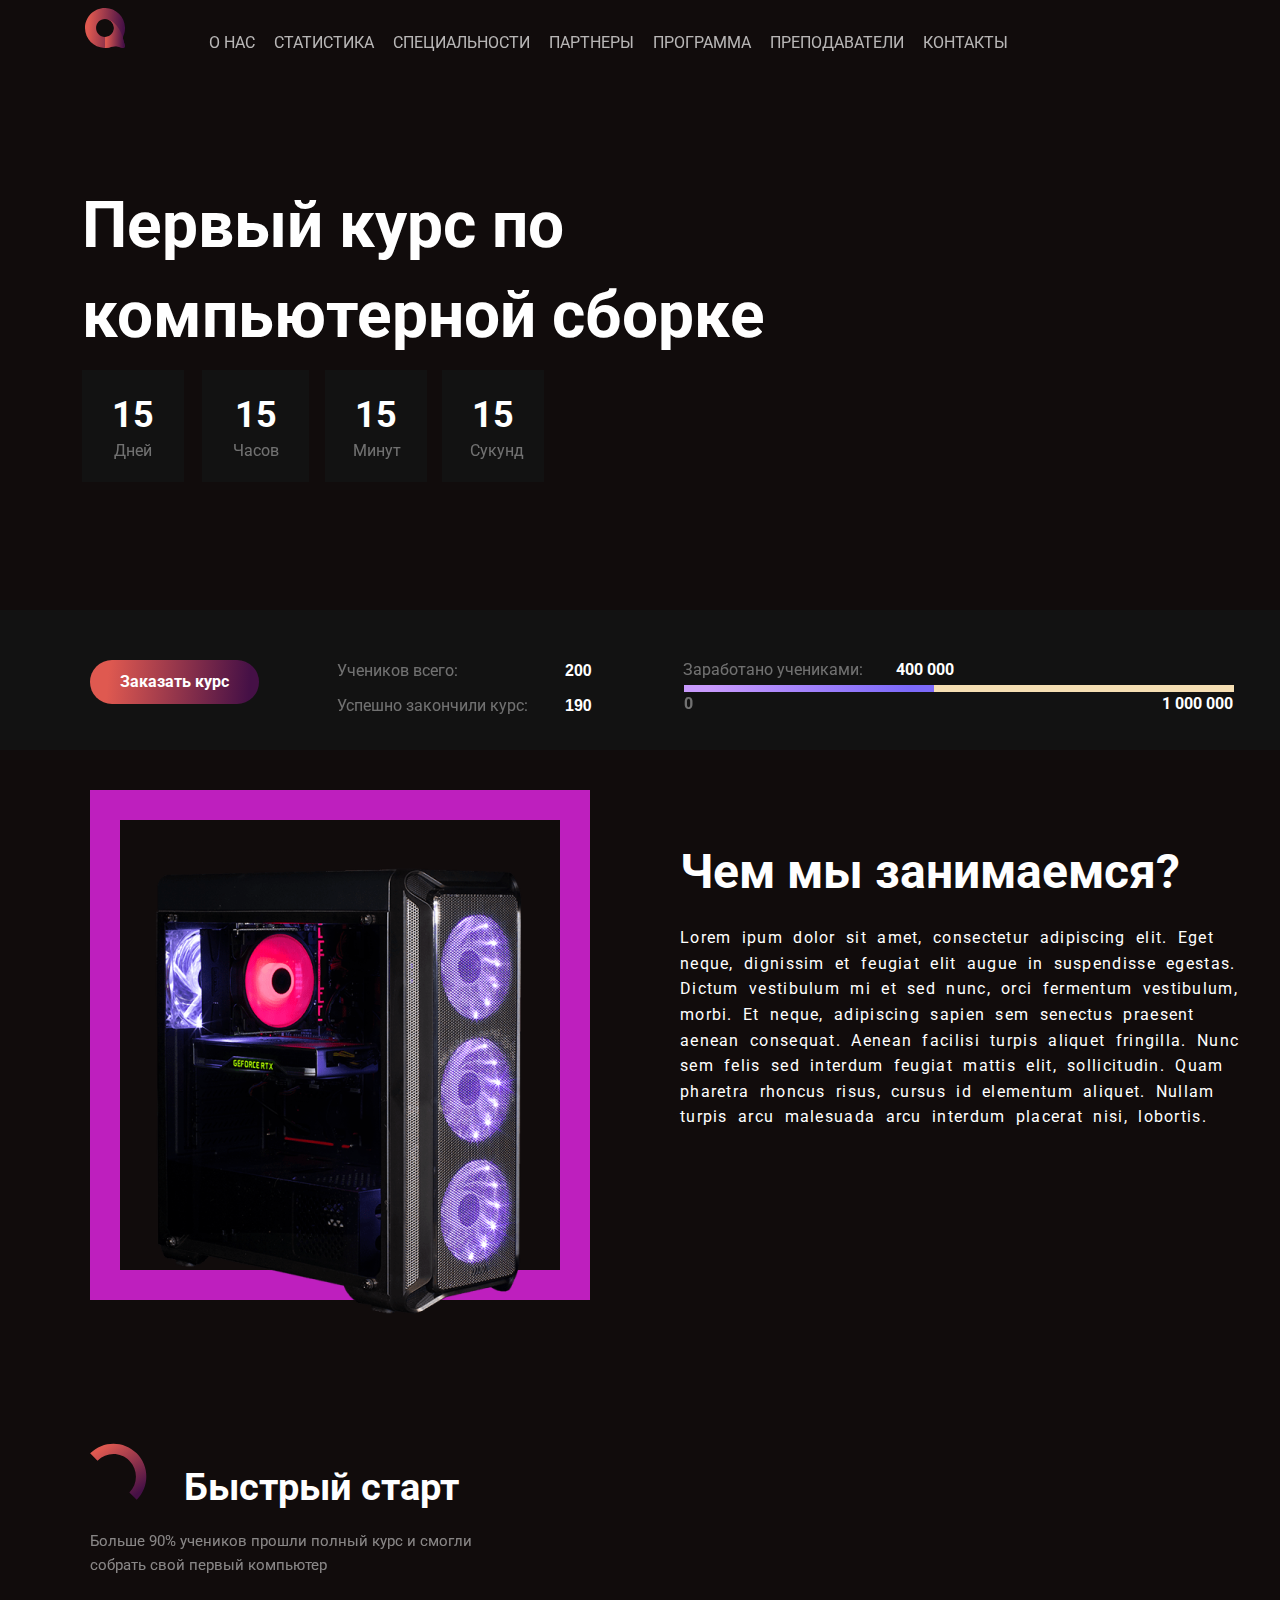
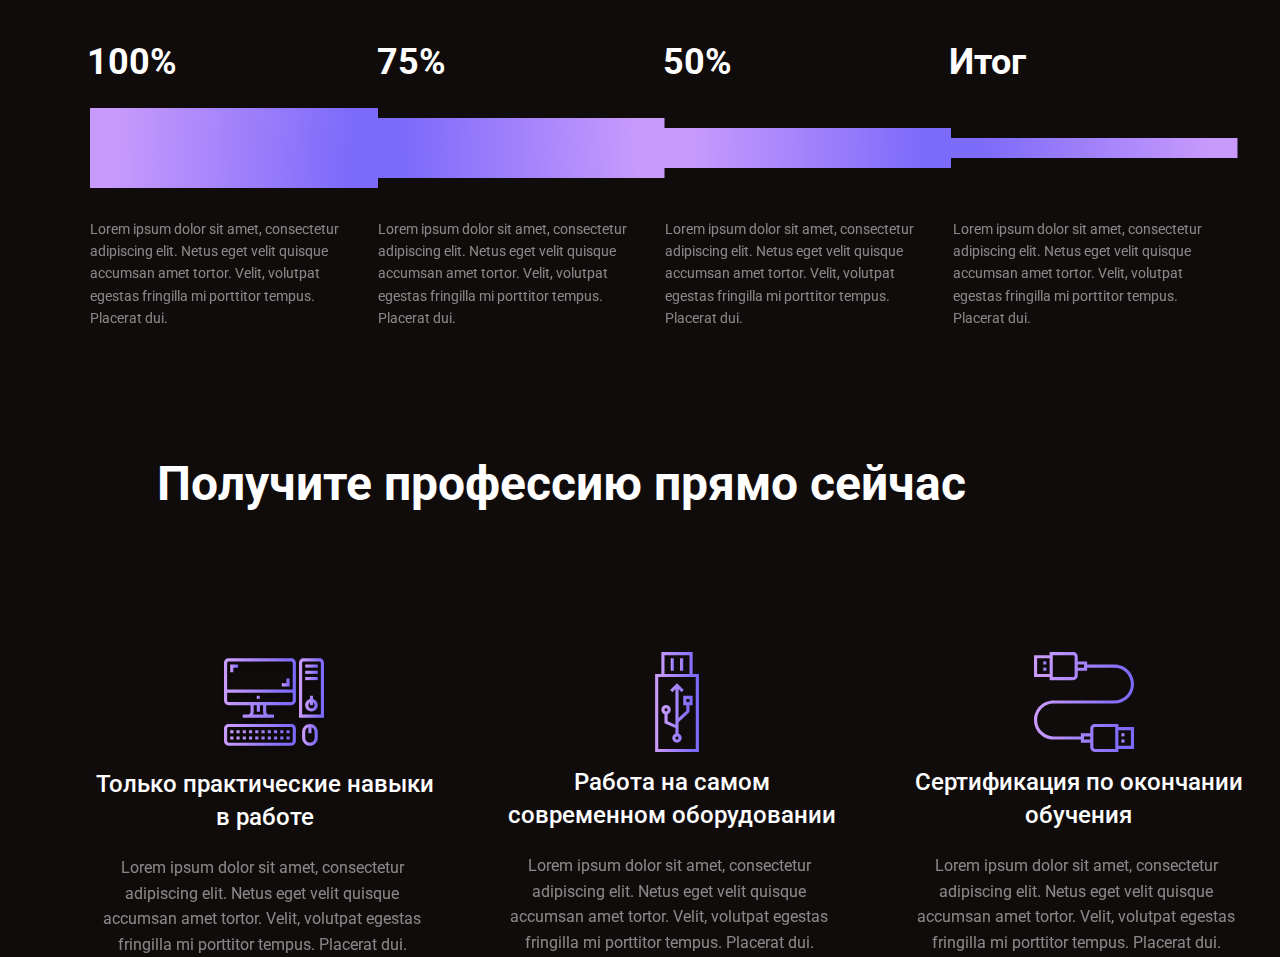
==== commit 4995da37: "try" ====
--- a/FigmaGamers/index.html
+++ b/FigmaGamers/index.html
@@ -7,8 +7,6 @@
 <body>
     <header>
         <div class="links">
-
-            
             <nav class="nav">
                             <svg class="img_logo" width="40" height="40">
                                 <g clip-path="url(#clip0_10103:6)">
@@ -128,7 +126,7 @@
                 Чем мы занимаемся?
             </h1>
             <p class="computer_text_second">
-                Lorem ipsum dolor sit amet, consectetur adipiscing elit. Eget neque, dignissim et feugiat elit augue in suspendisse egestas. Dictum vestibulum mi et sed nunc, orci fermentum vestibulum, morbi. Et neque, adipiscing sapien sem senectus praesent aenean consequat. Aenean facilisi turpis aliquet fringilla. Nunc sem felis sed interdum feugiat mattis elit, sollicitudin. Quam pharetra rhoncus risus, cursus id elementum aliquet. Nullam turpis arcu malesuada arcu interdum placerat nisi, lobortis. 
+                Lorem ipum dolor sit amet, consectetur adipiscing elit. Eget neque, dignissim et feugiat elit augue in suspendisse egestas. Dictum vestibulum mi et sed nunc, orci fermentum vestibulum, morbi. Et neque, adipiscing sapien sem senectus praesent aenean consequat. Aenean facilisi turpis aliquet fringilla. Nunc sem felis sed interdum feugiat mattis elit, sollicitudin. Quam pharetra rhoncus risus, cursus id elementum aliquet. Nullam turpis arcu malesuada arcu interdum placerat nisi, lobortis. 
             </p>
         </div>
     </div>
